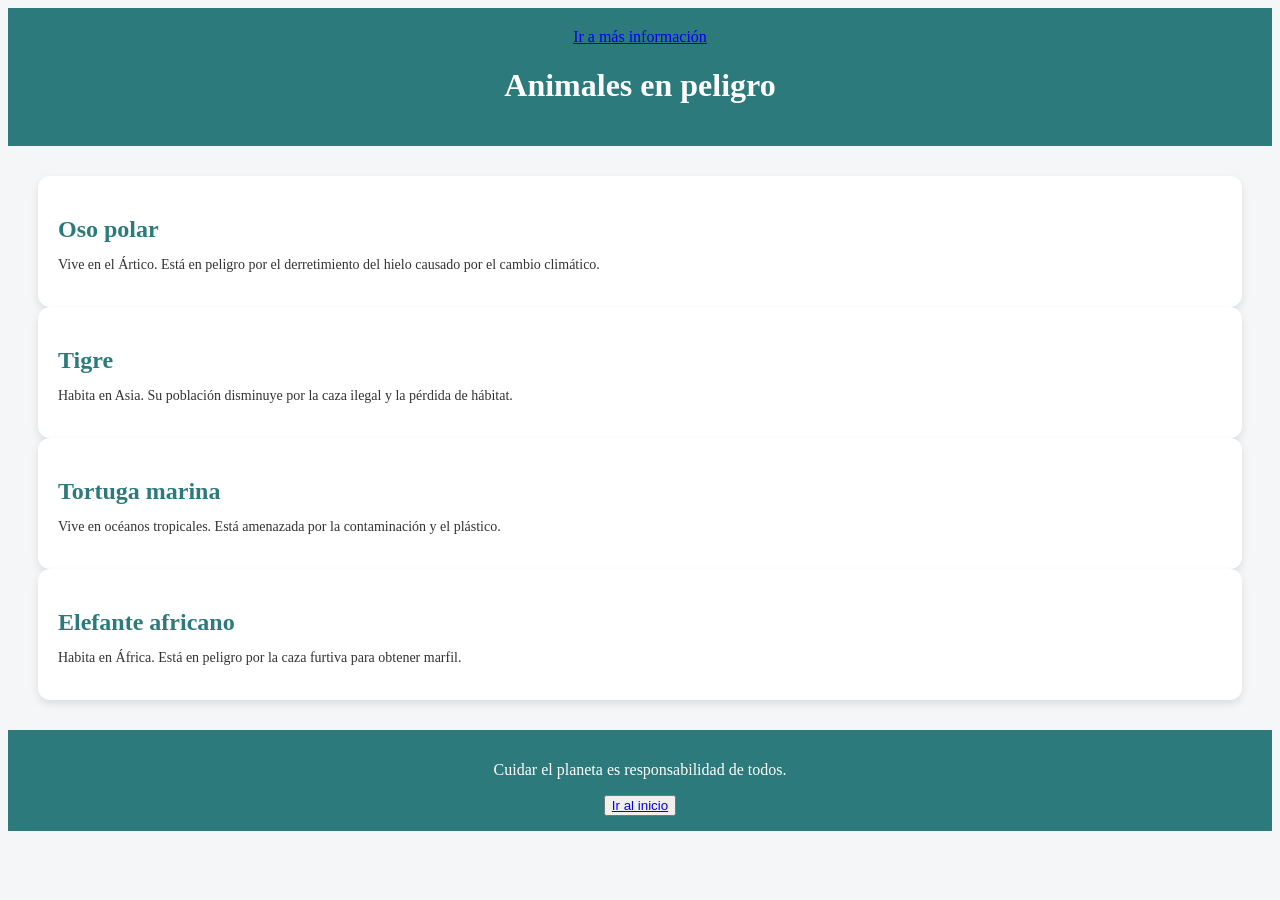
==== index.html @ a196f8cd "la pagina web este commit contiene la reformacion de la web page para testear su correcto funcionami" ====
<!DOCTYPE html>
<html lang="es">
<head>
    <meta charset="UTF-8">
    <meta name="viewport" content="width=device-width, initial-scale=1.0">
    <title>Animales</title>
    <link rel="stylesheet" href="Style_sheet.css">
</head>
<body>
    <header>
        <nav>
            <a href="pagina2.html">Ir a más información</a>
        </nav>

        <h1>Animales en peligro</h1>
    </header>

    <main>
        <div class="card">
            <h2>Oso polar</h2>
            <p>Vive en el Ártico. Está en peligro por el derretimiento del hielo causado por el cambio climático.</p>
        </div>

        <div class="card">
            <h2>Tigre</h2>
            <p>Habita en Asia. Su población disminuye por la caza ilegal y la pérdida de hábitat.</p>
        </div>

        <div class="card">
            <h2>Tortuga marina</h2>
            <p>Vive en océanos tropicales. Está amenazada por la contaminación y el plástico.</p>
        </div>

        <div class="card">
            <h2>Elefante africano</h2>
            <p>Habita en África. Está en peligro por la caza furtiva para obtener marfil.</p>
        </div>
    </main>

    <footer>
        <p>Cuidar el planeta es responsabilidad de todos.</p>
        <button>
            <a href="#ID">Ir al inicio</a>
        </button>
       
    </footer>
</body>
</html>
---- Style_sheet.css ----
/* Fuente y fondo general */
body {
    font: sans-serif;
    background-color: #f4f6f8;
    color: #333;
}

/* Header */
header {
    background-color: #2c7a7b;
    color: white;
    text-align: center;
    padding: 20px;
}

/* Contenedor principal */
main {
    padding: 30px;
}

/* Tarjetas */
.card {
    background-color: white;
    padding: 20px;
    border-radius: 12px;
    box-shadow: 0 4px 8px rgba(0, 0, 0, 0.1);
}

/* Efecto hover suave */
.card:hover {
    box-shadow: 0 6px 12px rgba(0, 0, 0, 0.15);
}

/* Títulos */
.card h2 {
    margin-bottom: 10px;
    color: #2c7a7b;
}

/* Texto */
.card p {
    font-size: 14px;
}

/* Footer */
footer {
    text-align: center;
    padding: 15px;
    background-color: #2c7a7b;
    color: white;
}
#ID{
    color: #f4f6f8;
    text-align: center;
    bottom: 15%;
}
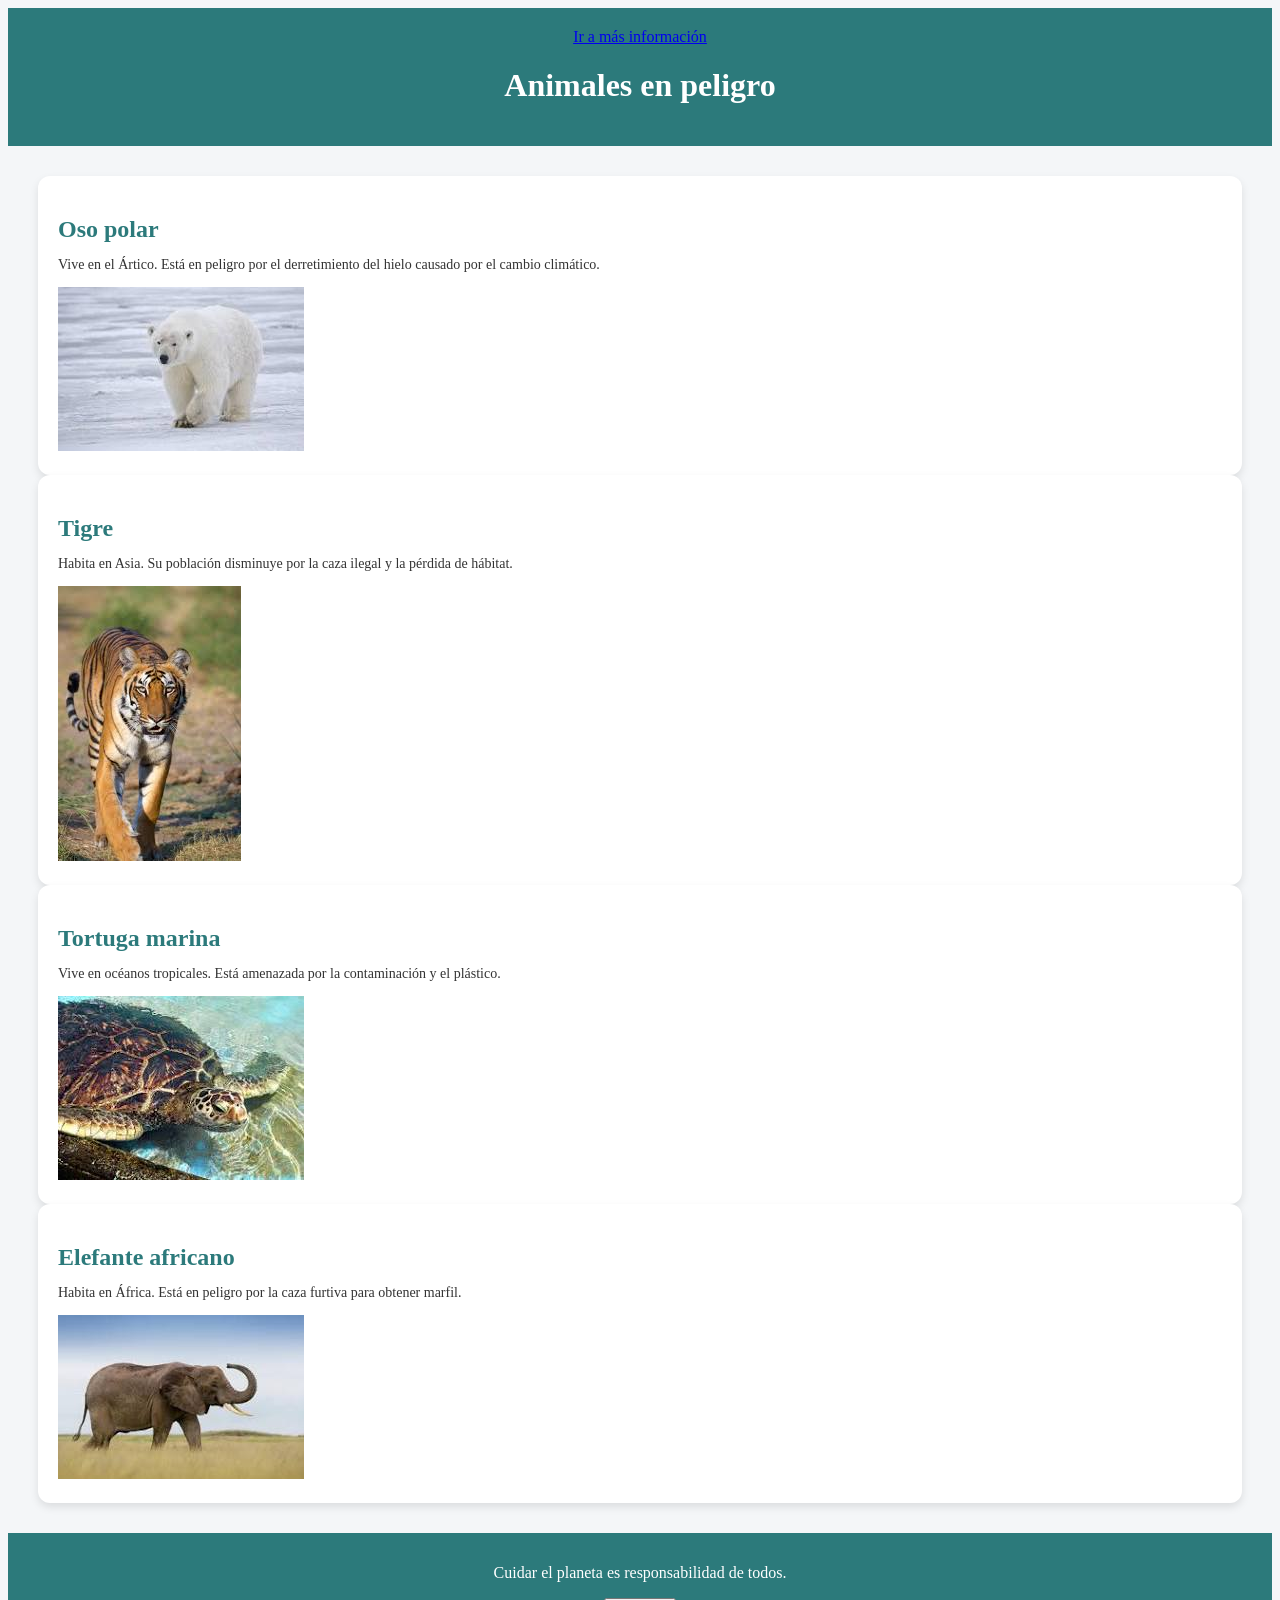
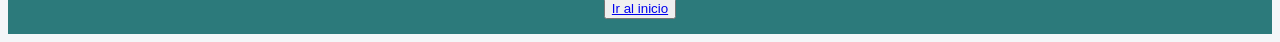
==== commit d48b8172: "añadi img añadi imagenes al inicio de los respectivos animales" ====
--- a/index.html
+++ b/index.html
@@ -19,21 +19,25 @@
         <div class="card">
             <h2>Oso polar</h2>
             <p>Vive en el Ártico. Está en peligro por el derretimiento del hielo causado por el cambio climático.</p>
+            <img src="oso polar.jpg" alt="imagen de oso polar">
         </div>
 
         <div class="card">
             <h2>Tigre</h2>
             <p>Habita en Asia. Su población disminuye por la caza ilegal y la pérdida de hábitat.</p>
+            <img src="tigre.jpg" alt="imagen de un tigre">
         </div>
 
         <div class="card">
             <h2>Tortuga marina</h2>
             <p>Vive en océanos tropicales. Está amenazada por la contaminación y el plástico.</p>
+            <img src="tortuga marina.jpg" alt="imagen de tortuga marina">
         </div>
 
         <div class="card">
             <h2>Elefante africano</h2>
             <p>Habita en África. Está en peligro por la caza furtiva para obtener marfil.</p>
+            <img src="elefante.jpg" alt="imagen de elefante">
         </div>
     </main>
 
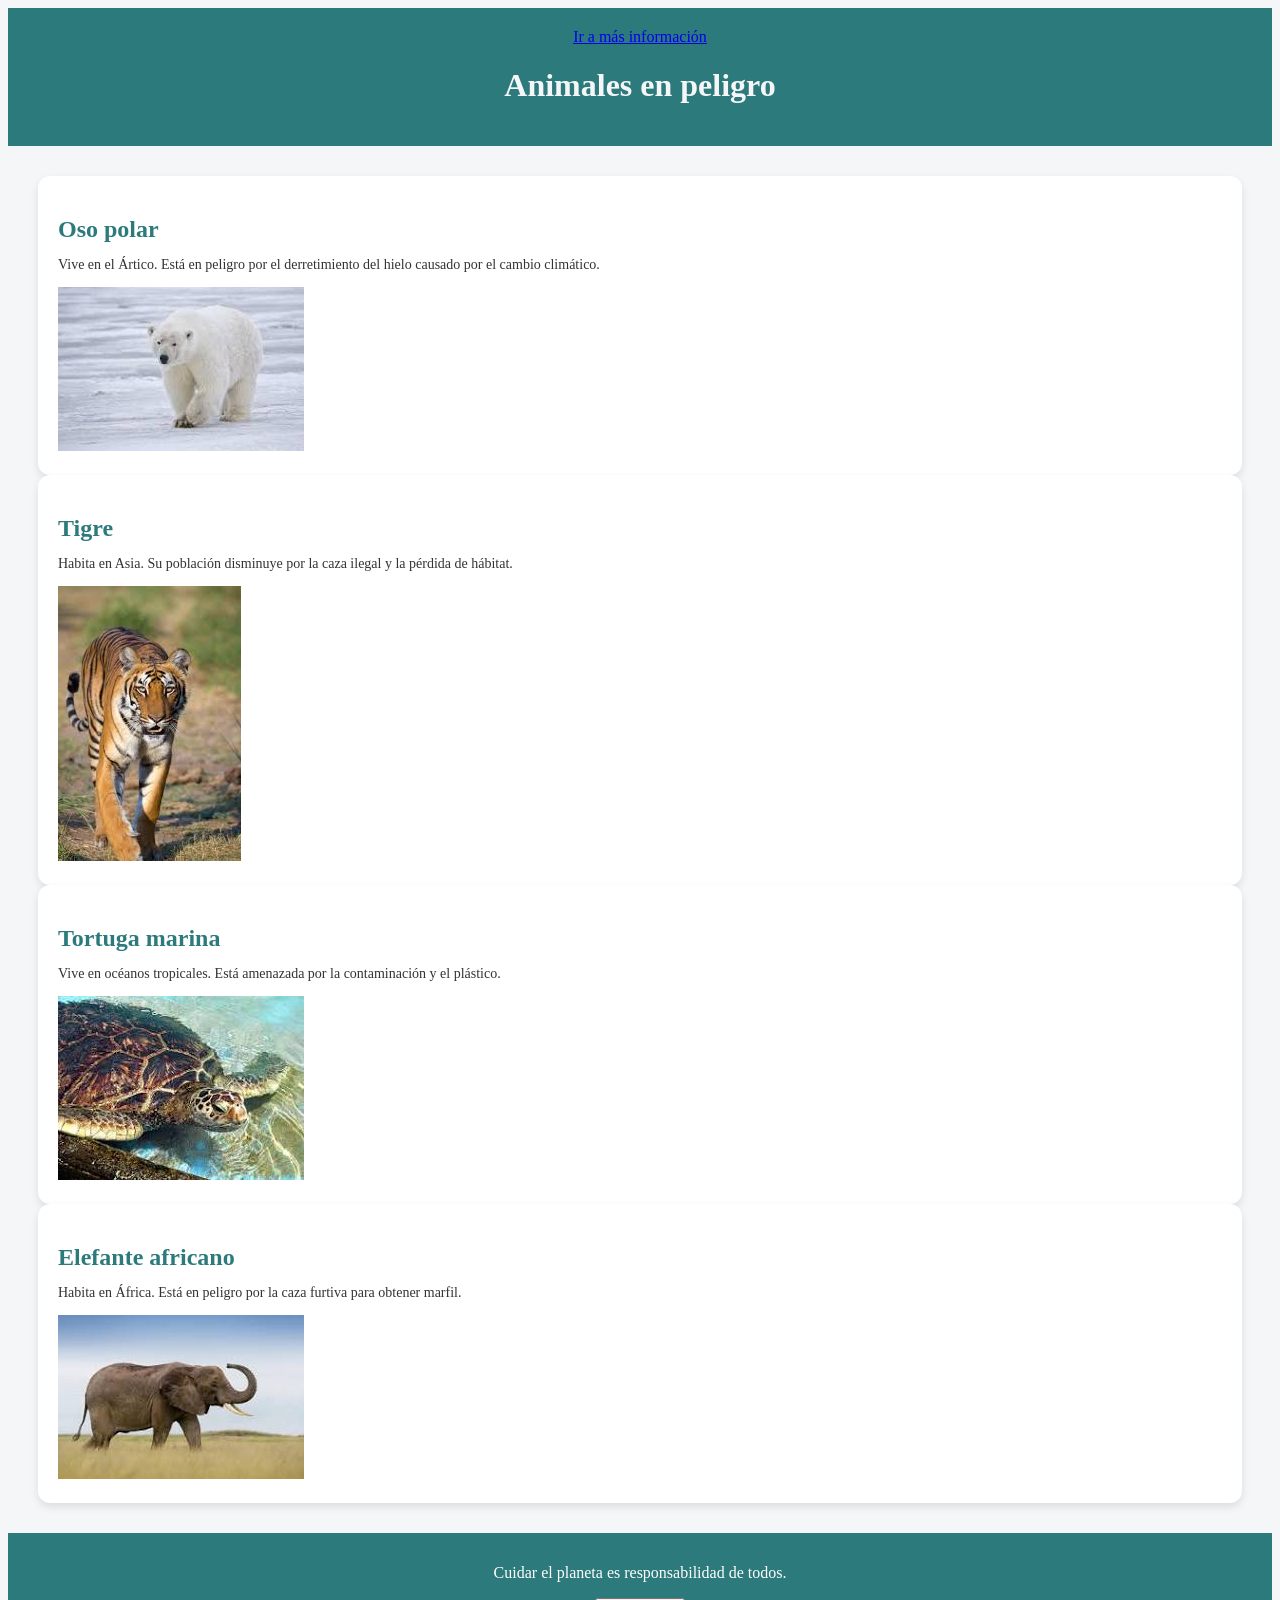
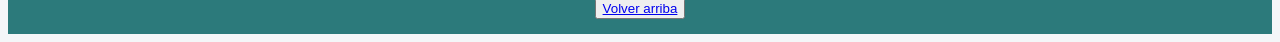
==== commit 1cd9efbe: "cambios en el id modifique el id para  que pueda funcionar como boton" ====
--- a/index.html
+++ b/index.html
@@ -7,9 +7,9 @@
     <link rel="stylesheet" href="Style_sheet.css">
 </head>
 <body>
-    <header>
+    <header id="Arriba">
         <nav>
-            <a href="pagina2.html">Ir a más información</a>
+            <a href="second.html">Ir a más información</a>
         </nav>
 
         <h1>Animales en peligro</h1>
@@ -44,7 +44,7 @@
     <footer>
         <p>Cuidar el planeta es responsabilidad de todos.</p>
         <button>
-            <a href="#ID">Ir al inicio</a>
+            <a href="#Arriba"> Volver arriba</a>
         </button>
        
     </footer>
--- a/Style_sheet.css
+++ b/Style_sheet.css
@@ -49,8 +49,13 @@
     background-color: #2c7a7b;
     color: white;
 }
-#ID{
+#Arriba{
     color: #f4f6f8;
     text-align: center;
     bottom: 15%;
+}
+#Arriba2{
+    color: #051def;
+    text-align: center;
+    bottom: 15%;
 }
